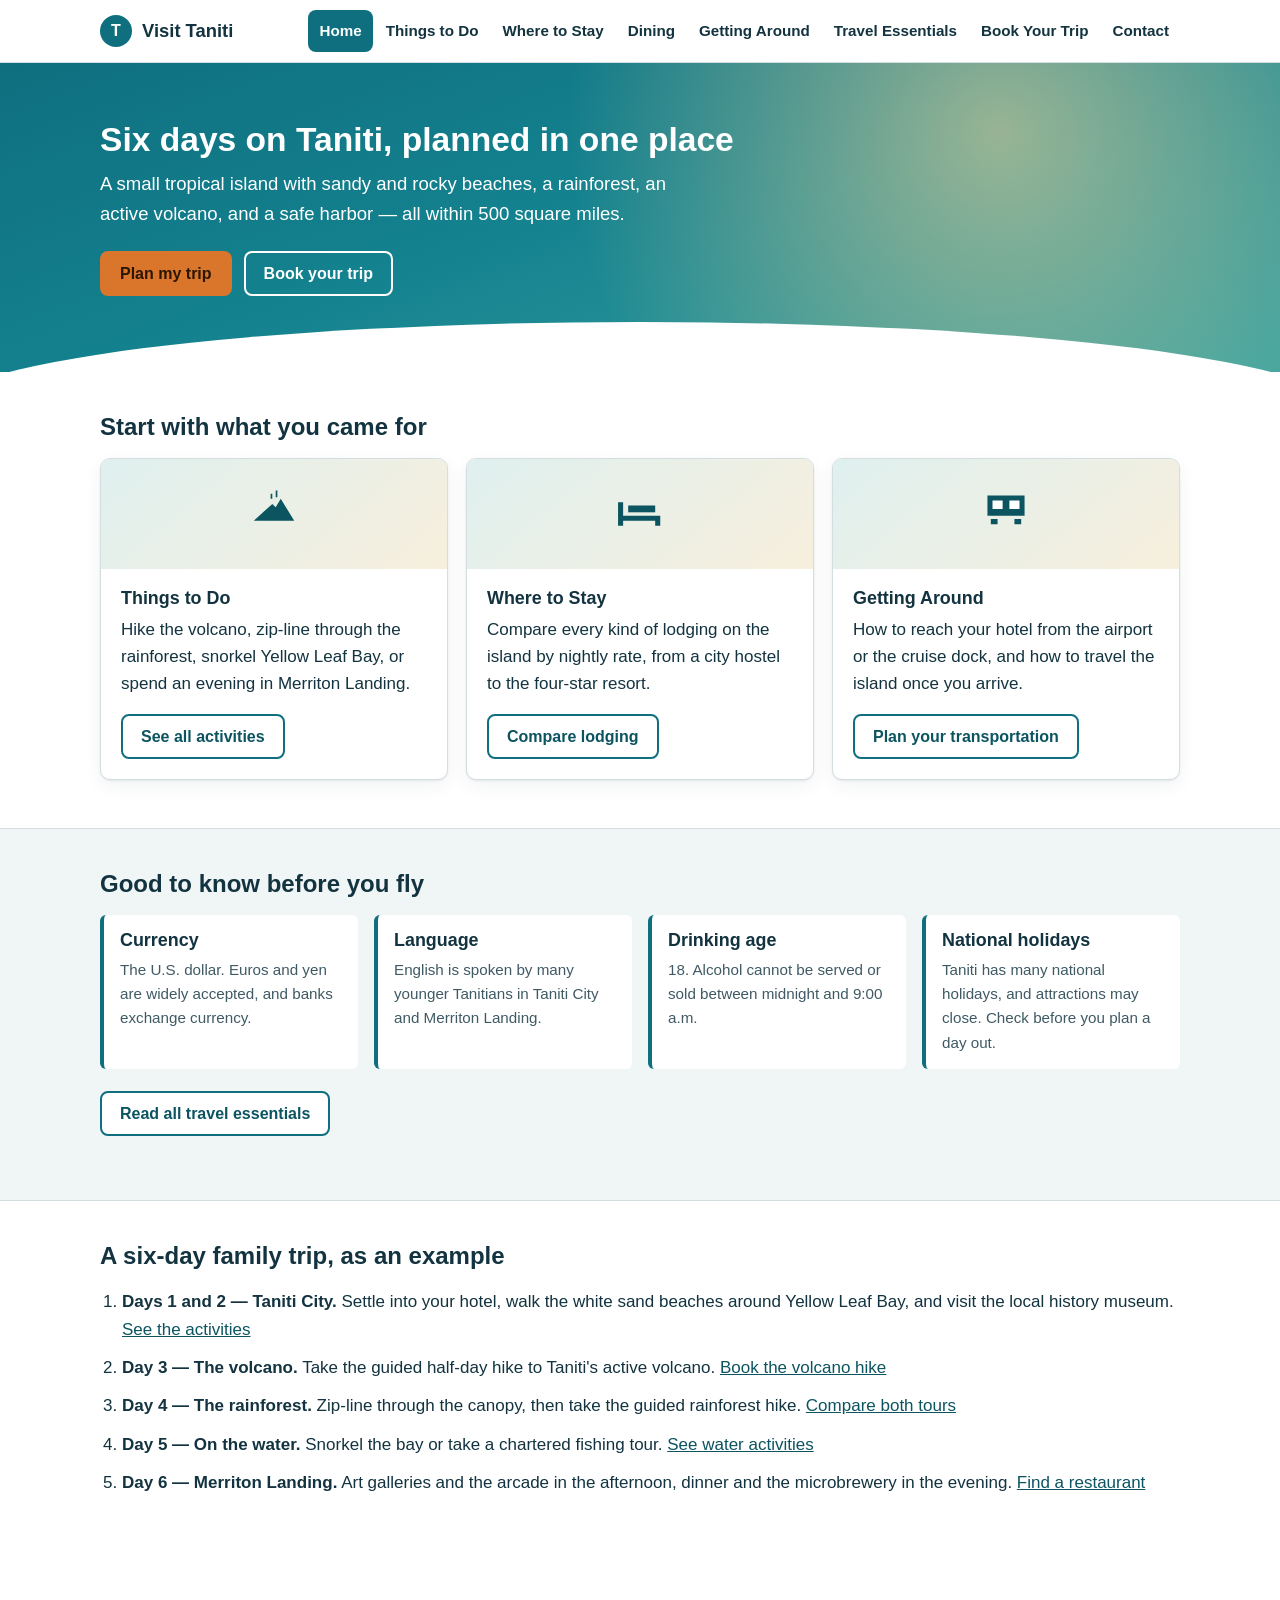
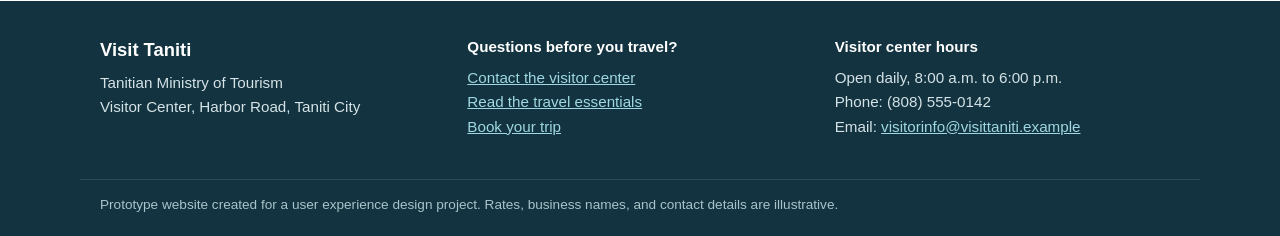
==== index.html @ 19d64484 "Visit Taniti prototype: eight-page responsive tourism site Interactive prototype for the D479 Task 1" ====
<!DOCTYPE html>
<html lang="en">
<head>
<meta charset="utf-8">
<meta name="viewport" content="width=device-width, initial-scale=1">
<title>Plan your trip to Taniti | Visit Taniti</title>
<meta name="description" content="Everything you need to plan a trip to Taniti: activities, lodging, dining, transportation, and practical travel information.">
<link rel="stylesheet" href="assets/styles.css">
</head>
<body>
<a class="skip" href="#main">Skip to main content</a>
<header class="site-header">
  <div class="bar">
    <a class="brand" href="index.html"><span class="brand-mark">T</span>Visit Taniti</a>
    <button class="menu-toggle" type="button" aria-expanded="false" aria-controls="site-nav">
      <span class="menu-bars" aria-hidden="true"></span> Menu
    </button>
    <nav id="site-nav" class="site-nav" aria-label="Main">
      <ul>
          <li><a href="index.html" class="is-current" aria-current="page">Home</a></li>
          <li><a href="things-to-do.html">Things to Do</a></li>
          <li><a href="where-to-stay.html">Where to Stay</a></li>
          <li><a href="dining.html">Dining</a></li>
          <li><a href="getting-around.html">Getting Around</a></li>
          <li><a href="essentials.html">Travel Essentials</a></li>
          <li><a href="book.html">Book Your Trip</a></li>
          <li><a href="contact.html">Contact</a></li>
      </ul>
    </nav>
  </div>
</header>
<main id="main">
<section class="hero">
  <div class="wrap">
    <h1>Six days on Taniti, planned in one place</h1>
    <p class="lead">A small tropical island with sandy and rocky beaches, a rainforest, an active volcano, and a safe harbor — all within 500 square miles.</p>
    <p class="hero-actions"><a class="btn btn-primary" href="things-to-do.html">Plan my trip</a> <a class="btn btn-ghost" href="book.html">Book your trip</a></p>
  </div>
</section>
<section class="wrap section">
  <h2>Start with what you came for</h2>
  <div class="grid grid-3">
      <article class="card">
        <div class="card-art"><svg class="icon" viewBox="0 0 32 32" role="img" aria-hidden="true" focusable="false"><path d="M4 20h24l-8-13-3 5-2-2z"/><path d="M14 4h1v3h-1zM17 2h1v4h-1z"/></svg></div>
        <div class="card-body">
          <h3>Things to Do</h3>
          <p>Hike the volcano, zip-line through the rainforest, snorkel Yellow Leaf Bay, or spend an evening in Merriton Landing.</p>
          <a class="btn btn-quiet" href="things-to-do.html">See all activities</a>
        </div>
      </article>
      <article class="card">
        <div class="card-art"><svg class="icon" viewBox="0 0 32 32" role="img" aria-hidden="true" focusable="false"><path d="M3 9h3v8h22v6h-3v-3H6v3H3z"/><path d="M9 11h16v4H9z"/></svg></div>
        <div class="card-body">
          <h3>Where to Stay</h3>
          <p>Compare every kind of lodging on the island by nightly rate, from a city hostel to the four-star resort.</p>
          <a class="btn btn-quiet" href="where-to-stay.html">Compare lodging</a>
        </div>
      </article>
      <article class="card">
        <div class="card-art"><svg class="icon" viewBox="0 0 32 32" role="img" aria-hidden="true" focusable="false"><path d="M5 5h22v12H5zM7 19h4v3H7zM21 19h4v3h-4z"/><path d="M8 8h6v5H8zM18 8h6v5h-6z" fill="#fff"/></svg></div>
        <div class="card-body">
          <h3>Getting Around</h3>
          <p>How to reach your hotel from the airport or the cruise dock, and how to travel the island once you arrive.</p>
          <a class="btn btn-quiet" href="getting-around.html">Plan your transportation</a>
        </div>
      </article>
  </div>
</section>

<section class="band">
  <div class="wrap section">
    <h2>Good to know before you fly</h2>
    <div class="quick-grid">
      <div class="quick-item"><h3>Currency</h3><p>The U.S. dollar. Euros and yen are widely accepted, and banks exchange currency.</p></div>
      <div class="quick-item"><h3>Language</h3><p>English is spoken by many younger Tanitians in Taniti City and Merriton Landing.</p></div>
      <div class="quick-item"><h3>Drinking age</h3><p>18. Alcohol cannot be served or sold between midnight and 9:00 a.m.</p></div>
      <div class="quick-item"><h3>National holidays</h3><p>Taniti has many national holidays, and attractions may close. Check before you plan a day out.</p></div>
    </div>
    <p class="section-more"><a class="btn btn-quiet" href="essentials.html">
      Read all travel essentials</a></p>
  </div>
</section>

<section class="wrap section">
  <h2>A six-day family trip, as an example</h2>
  <ol class="steps">
    <li><strong>Days 1 and 2 — Taniti City.</strong> Settle into your hotel, walk the white sand
        beaches around Yellow Leaf Bay, and visit the local history museum.
        <a href="things-to-do.html">See the activities</a></li>
    <li><strong>Day 3 — The volcano.</strong> Take the guided half-day hike to Taniti's active
        volcano. <a href="book.html?activity=Guided%20volcano%20hike">Book the volcano hike</a></li>
    <li><strong>Day 4 — The rainforest.</strong> Zip-line through the canopy, then take the
        guided rainforest hike. <a href="things-to-do.html">Compare both tours</a></li>
    <li><strong>Day 5 — On the water.</strong> Snorkel the bay or take a chartered fishing tour.
        <a href="things-to-do.html">See water activities</a></li>
    <li><strong>Day 6 — Merriton Landing.</strong> Art galleries and the arcade in the
        afternoon, dinner and the microbrewery in the evening.
        <a href="dining.html">Find a restaurant</a></li>
  </ol>
</section>

</main>
<footer class="site-footer">
  <div class="wrap footer-grid">
    <div>
      <p class="footer-brand">Visit Taniti</p>
      <p>Tanitian Ministry of Tourism<br>Visitor Center, Harbor Road, Taniti City</p>
    </div>
    <div>
      <p class="footer-head">Questions before you travel?</p>
      <p><a href="contact.html">Contact the visitor center</a><br>
         <a href="essentials.html">Read the travel essentials</a><br>
         <a href="book.html">Book your trip</a></p>
    </div>
    <div>
      <p class="footer-head">Visitor center hours</p>
      <p>Open daily, 8:00 a.m. to 6:00 p.m.<br>
         Phone: (808) 555-0142<br>
         Email: <a href="mailto:visitorinfo@visittaniti.example">visitorinfo@visittaniti.example</a></p>
    </div>
  </div>
  <div class="wrap footer-note">
    <p>Prototype website created for a user experience design project. Rates, business names, and
       contact details are illustrative.</p>
  </div>
</footer>
<script src="assets/site.js"></script>
</body>
</html>
---- assets/styles.css ----
/* Visit Taniti prototype
   One stylesheet for all eight pages. Mobile first: the layout is a single
   column until 720px, which is the behaviour the current Tanitian site lacks. */

:root {
  --ink: #12333f;
  --ink-soft: #3f5a64;
  --sea: #0f6f7f;
  --sea-dark: #0b5460;
  --sand: #f6f1e7;
  --band: #f0f5f6;
  --line: #d4dde0;
  --white: #ffffff;
  --sun: #d9762b;
  --shadow: 0 1px 2px rgba(18, 51, 63, .08), 0 6px 18px rgba(18, 51, 63, .06);
  --radius: 10px;
  --wrap: 1120px;
}

* { box-sizing: border-box; }

html { scroll-behavior: smooth; }

body {
  margin: 0;
  font: 17px/1.6 -apple-system, BlinkMacSystemFont, "Segoe UI", Roboto, Helvetica, Arial, sans-serif;
  color: var(--ink);
  background: var(--white);
}

h1, h2, h3 { line-height: 1.25; color: var(--ink); }
h1 { font-size: 2.1rem; margin: 0 0 .5rem; }
h2 { font-size: 1.5rem; margin: 0 0 1rem; }
h3 { font-size: 1.12rem; margin: 0 0 .4rem; }
p { margin: 0 0 1rem; }
a { color: var(--sea-dark); }
a:hover { color: var(--sun); }

:focus-visible {
  outline: 3px solid var(--sun);
  outline-offset: 2px;
}

.wrap { width: 100%; max-width: var(--wrap); margin: 0 auto; padding: 0 20px; }
.section { padding: 40px 20px 48px; }
.narrow { max-width: 800px; }
.band { background: var(--band); border-top: 1px solid var(--line); border-bottom: 1px solid var(--line); }

.skip {
  position: absolute;
  left: -9999px;
  background: var(--ink);
  color: var(--white);
  padding: 12px 18px;
  z-index: 20;
}
.skip:focus { left: 12px; top: 12px; }

/* ------------------------------------------------------------- header --- */
.site-header {
  position: sticky;
  top: 0;
  z-index: 10;
  background: var(--white);
  border-bottom: 1px solid var(--line);
}
.bar {
  max-width: var(--wrap);
  margin: 0 auto;
  padding: 10px 20px;
  display: flex;
  align-items: center;
  gap: 12px;
  flex-wrap: wrap;
}
.brand {
  display: flex;
  align-items: center;
  gap: 10px;
  font-weight: 700;
  font-size: 1.15rem;
  text-decoration: none;
  color: var(--ink);
  margin-right: auto;
}
.brand-mark {
  display: grid;
  place-items: center;
  width: 32px;
  height: 32px;
  border-radius: 50%;
  background: var(--sea);
  color: var(--white);
  font-size: 1rem;
}

.menu-toggle {
  display: inline-flex;
  align-items: center;
  gap: 8px;
  font: inherit;
  font-weight: 600;
  background: var(--white);
  color: var(--ink);
  border: 1px solid var(--line);
  border-radius: 8px;
  padding: 9px 14px;
  cursor: pointer;
}
.menu-bars, .menu-bars::before, .menu-bars::after {
  display: block;
  width: 18px;
  height: 2px;
  background: var(--ink);
  content: "";
}
.menu-bars { position: relative; }
.menu-bars::before { position: absolute; top: -6px; }
.menu-bars::after { position: absolute; top: 6px; }

.site-nav { display: none; width: 100%; }
.site-nav.is-open { display: block; }
.site-nav ul {
  list-style: none;
  margin: 8px 0 4px;
  padding: 0;
  display: flex;
  flex-direction: column;
  gap: 2px;
}
.site-nav a {
  display: block;
  padding: 11px 12px;
  border-radius: 8px;
  text-decoration: none;
  color: var(--ink);
  font-weight: 600;
}
.site-nav a:hover { background: var(--band); color: var(--sea-dark); }
.site-nav a.is-current { background: var(--sea); color: var(--white); }

@media (min-width: 900px) {
  .menu-toggle { display: none; }
  .site-nav { display: block; width: auto; }
  .site-nav ul { flex-direction: row; margin: 0; gap: 2px; }
  .site-nav a { padding: 9px 11px; font-size: .95rem; }
}

/* --------------------------------------------------------------- hero --- */
.hero {
  background:
    radial-gradient(circle at 78% 22%, rgba(255, 216, 150, .55), transparent 42%),
    linear-gradient(160deg, #0f6f7f 0%, #14828f 45%, #3aa3a0 100%);
  color: var(--white);
  padding: 56px 0 60px;
  position: relative;
  overflow: hidden;
}
.hero::after {
  content: "";
  position: absolute;
  left: -5%;
  right: -5%;
  bottom: -40px;
  height: 90px;
  background: var(--white);
  border-radius: 50% 50% 0 0 / 100% 100% 0 0;
}
.hero h1, .hero .lead { color: var(--white); position: relative; z-index: 1; }
.hero .lead { font-size: 1.16rem; max-width: 60ch; margin-bottom: 1.4rem; }
.hero-small { padding: 38px 0 42px; }
.hero-small h1 { font-size: 1.8rem; }
.hero-actions { position: relative; z-index: 1; display: flex; flex-wrap: wrap; gap: 12px; }

/* ------------------------------------------------------------ buttons --- */
.btn {
  display: inline-block;
  font-weight: 700;
  text-decoration: none;
  border-radius: 8px;
  padding: 11px 18px;
  border: 2px solid transparent;
  cursor: pointer;
  font-size: 1rem;
  line-height: 1.2;
}
.btn-primary { background: var(--sun); color: #2b1503; border-color: var(--sun); }
.btn-primary:hover { background: #c1651f; border-color: #c1651f; color: #fff; }
.btn-ghost { background: transparent; color: var(--white); border-color: var(--white); }
.btn-ghost:hover { background: rgba(255, 255, 255, .16); color: var(--white); }
.btn-quiet { background: var(--white); color: var(--sea-dark); border-color: var(--sea); }
.btn-quiet:hover { background: var(--band); color: var(--sea-dark); }
.btn-big { padding: 14px 26px; font-size: 1.05rem; }

/* -------------------------------------------------------------- cards --- */
.grid { display: grid; gap: 18px; }
.grid-2, .grid-3 { grid-template-columns: 1fr; }
@media (min-width: 720px) { .grid-2 { grid-template-columns: 1fr 1fr; } }
@media (min-width: 860px) { .grid-3 { grid-template-columns: repeat(3, 1fr); } }

.card {
  background: var(--white);
  border: 1px solid var(--line);
  border-radius: var(--radius);
  box-shadow: var(--shadow);
  overflow: hidden;
}
.card-body { padding: 18px 20px 20px; }
.card-art {
  display: grid;
  place-items: center;
  background: linear-gradient(140deg, #dff0ef, #f7efdd);
  color: var(--sea-dark);
  min-height: 110px;
}
.card-art .icon { width: 54px; height: 54px; }
.icon { width: 22px; height: 22px; fill: currentColor; vertical-align: -4px; }

.stack { display: grid; gap: 16px; }
.card-row { display: grid; grid-template-columns: 1fr; }
@media (min-width: 640px) {
  .card-row { grid-template-columns: 150px 1fr; }
  .card-row .card-art { min-height: 100%; }
}
.card-head { display: flex; flex-wrap: wrap; gap: 4px 16px; justify-content: space-between; }
.rate { font-weight: 700; font-size: 1.15rem; margin: 0 0 .4rem; color: var(--sea-dark); }
.rate span { font-weight: 400; font-size: .85rem; color: var(--ink-soft); }
.meta { color: var(--ink-soft); font-size: .93rem; margin-bottom: .6rem; }
.tag {
  display: inline-block;
  background: var(--band);
  border: 1px solid var(--line);
  border-radius: 999px;
  padding: 1px 10px;
  font-size: .8rem;
  font-weight: 600;
  color: var(--sea-dark);
}

.panel {
  background: var(--white);
  border: 1px solid var(--line);
  border-radius: var(--radius);
  padding: 20px;
  box-shadow: var(--shadow);
}
.panel h3 .icon, .panel h3 > svg { margin-right: 6px; }
.panel-contact dl { margin: 0 0 1.2rem; }

.quick-grid { display: grid; gap: 16px; grid-template-columns: 1fr; }
@media (min-width: 720px) { .quick-grid { grid-template-columns: 1fr 1fr; } }
@media (min-width: 1000px) { .quick-grid { grid-template-columns: repeat(4, 1fr); } }
.quick-item {
  background: var(--white);
  border-left: 4px solid var(--sea);
  border-radius: 6px;
  padding: 14px 16px;
}
.quick-item p { margin: 0; font-size: .95rem; color: var(--ink-soft); }
.section-more { margin-top: 1.4rem; }
.lead-small { color: var(--ink-soft); max-width: 62ch; }

.note {
  background: var(--sand);
  border: 1px solid #e6d9bd;
  border-radius: 8px;
  padding: 12px 16px;
  font-size: .96rem;
}

.steps { padding-left: 22px; }
.steps li { margin-bottom: .7rem; }

/* ------------------------------------------------------------ filters --- */
.filters {
  display: flex;
  flex-wrap: wrap;
  align-items: flex-end;
  gap: 16px;
  background: var(--band);
  border: 1px solid var(--line);
  border-radius: var(--radius);
  padding: 16px 18px;
  margin-bottom: 22px;
}
.field { display: flex; flex-direction: column; gap: 5px; }
.field label { font-weight: 600; font-size: .95rem; }
.req { font-weight: 400; color: var(--ink-soft); font-size: .85rem; }
select, input, textarea {
  font: inherit;
  color: var(--ink);
  background: var(--white);
  border: 1px solid #9fb2b8;
  border-radius: 8px;
  padding: 10px 12px;
  min-height: 44px;
  width: 100%;
}
textarea { min-height: 96px; }
.filter-count { margin: 0 0 4px; color: var(--ink-soft); font-size: .95rem; }
.empty { background: var(--sand); border-radius: 8px; padding: 16px; }

/* ---------------------------------------------------------- accordion --- */
.accordion { border: 1px solid var(--line); border-radius: var(--radius); overflow: hidden; }
.accordion-item + .accordion-item { border-top: 1px solid var(--line); }
.accordion h3 { margin: 0; font-size: 1rem; }
.accordion-trigger {
  width: 100%;
  display: flex;
  justify-content: space-between;
  align-items: center;
  gap: 14px;
  text-align: left;
  font: inherit;
  font-weight: 700;
  color: var(--ink);
  background: var(--white);
  border: 0;
  padding: 17px 20px;
  cursor: pointer;
  min-height: 56px;
}
.accordion-trigger:hover { background: var(--band); }
.accordion-sign {
  position: relative;
  flex: none;
  width: 16px;
  height: 16px;
}
.accordion-sign::before, .accordion-sign::after {
  content: "";
  position: absolute;
  background: var(--sea-dark);
}
.accordion-sign::before { top: 7px; left: 0; width: 16px; height: 2px; }
.accordion-sign::after { left: 7px; top: 0; width: 2px; height: 16px; }
.accordion-trigger[aria-expanded="true"] { background: var(--band); }
.accordion-trigger[aria-expanded="true"] .accordion-sign::after { display: none; }
.accordion-panel { padding: 2px 20px 18px; background: var(--band); }
.accordion-panel p:last-child { margin-bottom: 0; }

/* ------------------------------------------------------------- forms ---- */
.field-grid { display: grid; gap: 16px; grid-template-columns: 1fr; }
@media (min-width: 640px) { .field-grid { grid-template-columns: 1fr 1fr; } }
.booking-form, .contact-form { display: grid; gap: 18px; }
.form-intro {
  background: var(--sand);
  border: 1px solid #e6d9bd;
  border-radius: 8px;
  padding: 12px 16px;
  margin: 0;
  font-weight: 600;
}
.form-help { color: var(--ink-soft); font-size: .92rem; margin: 0; }
.error { color: #97310f; font-weight: 600; font-size: .9rem; margin: 0; }
input:invalid.is-flagged, textarea:invalid.is-flagged { border-color: #97310f; }

.confirmation {
  background: var(--band);
  border: 2px solid var(--sea);
  border-radius: var(--radius);
  padding: 22px 24px;
}
.confirmation h2, .confirmation h3 { margin-top: 0; }
.summary { display: grid; grid-template-columns: 1fr; gap: 2px 18px; margin: 0 0 1.2rem; }
.summary dt { font-weight: 700; }
.summary dd { margin: 0 0 8px; }
.confirmation-actions { display: flex; flex-wrap: wrap; gap: 12px; margin: 0; }

.contact-list { display: grid; grid-template-columns: 1fr; gap: 2px 18px; }
.contact-list dt { font-weight: 700; }
.contact-list dd { margin: 0 0 10px; overflow-wrap: anywhere; }

/* Side-by-side term and value only once there is room for both. */
@media (min-width: 560px) {
  .contact-list, .summary { grid-template-columns: max-content 1fr; gap: 8px 18px; }
  .contact-list dd, .summary dd { margin: 0; }
}
.callout {
  background: var(--sand);
  border-left: 4px solid var(--sun);
  border-radius: 6px;
  padding: 14px 16px;
}
.callout h3 { margin-top: 0; }
.callout p { margin-bottom: 0; }

/* ------------------------------------------------------------ footer ---- */
.site-footer {
  background: var(--ink);
  color: #d5e3e7;
  margin-top: 40px;
  padding: 34px 0 20px;
  font-size: .95rem;
}
.site-footer a { color: #9fd8e2; }
.site-footer a:hover { color: #ffd9ab; }
.footer-grid { display: grid; gap: 22px; grid-template-columns: 1fr; }
@media (min-width: 760px) { .footer-grid { grid-template-columns: repeat(3, 1fr); } }
.footer-brand { font-size: 1.15rem; font-weight: 700; color: var(--white); margin-bottom: .4rem; }
.footer-head { font-weight: 700; color: var(--white); margin-bottom: .4rem; }
.footer-note {
  border-top: 1px solid #2c4d58;
  margin-top: 24px;
  padding-top: 14px;
  color: #a9c3ca;
  font-size: .85rem;
}
.footer-note p { margin: 0; }
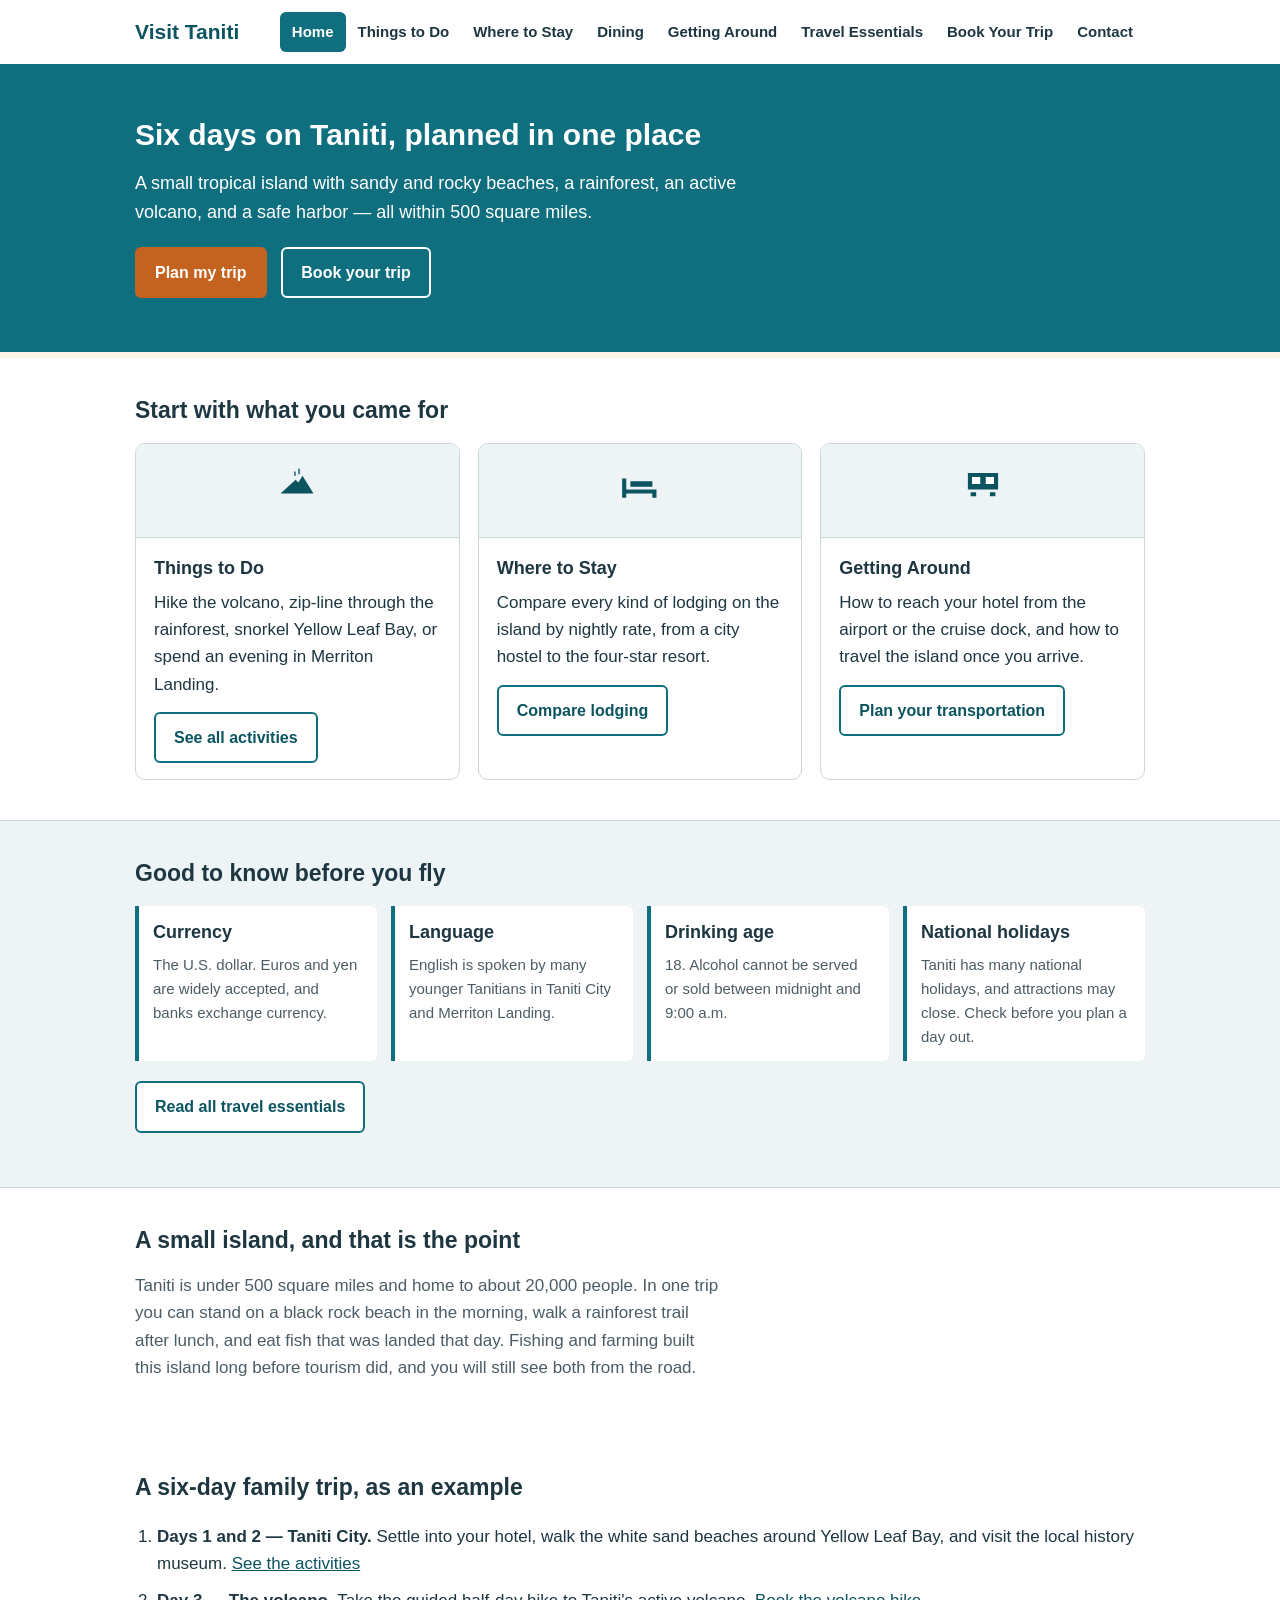
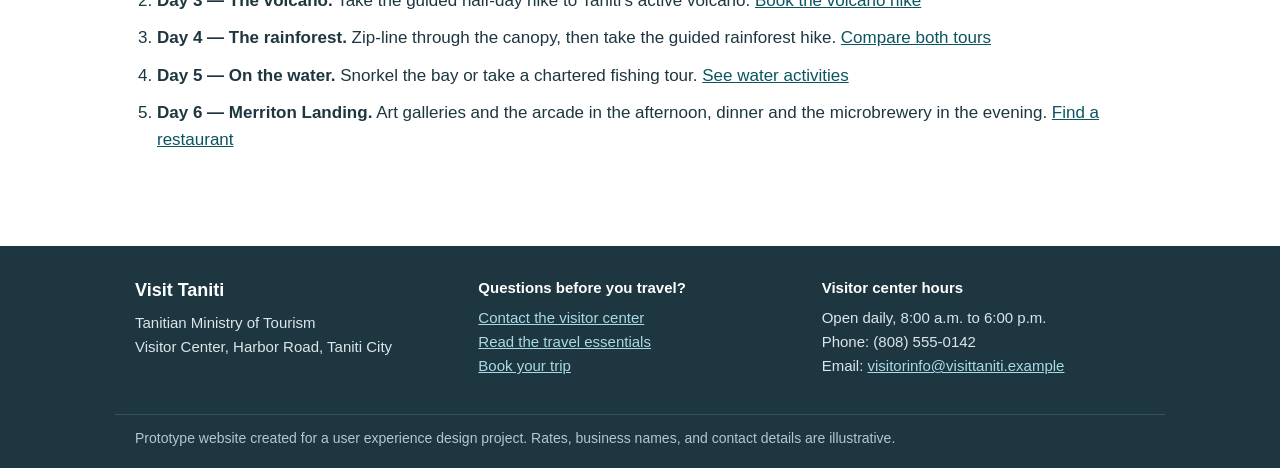
==== commit e9a2f950: "Simplify styling and add island context to the home page" ====
--- a/index.html
+++ b/index.html
@@ -11,7 +11,7 @@
 <a class="skip" href="#main">Skip to main content</a>
 <header class="site-header">
   <div class="bar">
-    <a class="brand" href="index.html"><span class="brand-mark">T</span>Visit Taniti</a>
+    <a class="brand" href="index.html">Visit Taniti</a>
     <button class="menu-toggle" type="button" aria-expanded="false" aria-controls="site-nav">
       <span class="menu-bars" aria-hidden="true"></span> Menu
     </button>
@@ -82,6 +82,14 @@
 </section>
 
 <section class="wrap section">
+  <h2>A small island, and that is the point</h2>
+  <p class="lead-small">Taniti is under 500 square miles and home to about 20,000 people. In one
+     trip you can stand on a black rock beach in the morning, walk a rainforest trail after lunch,
+     and eat fish that was landed that day. Fishing and farming built this island long before
+     tourism did, and you will still see both from the road.</p>
+</section>
+
+<section class="wrap section">
   <h2>A six-day family trip, as an example</h2>
   <ol class="steps">
     <li><strong>Days 1 and 2 — Taniti City.</strong> Settle into your hotel, walk the white sand
--- a/assets/styles.css
+++ b/assets/styles.css
@@ -1,409 +1,707 @@
-/* Visit Taniti prototype
-   One stylesheet for all eight pages. Mobile first: the layout is a single
-   column until 720px, which is the behaviour the current Tanitian site lacks. */
+/* Visit Taniti - stylesheet for all eight pages.
+   Written mobile first: everything is one column on a phone, and wider
+   screens get side-by-side columns. */
 
 :root {
-  --ink: #12333f;
-  --ink-soft: #3f5a64;
-  --sea: #0f6f7f;
-  --sea-dark: #0b5460;
-  --sand: #f6f1e7;
-  --band: #f0f5f6;
-  --line: #d4dde0;
-  --white: #ffffff;
-  --sun: #d9762b;
-  --shadow: 0 1px 2px rgba(18, 51, 63, .08), 0 6px 18px rgba(18, 51, 63, .06);
+  --teal: #0f6f7f;
+  --teal-dark: #0b5460;
+  --orange: #c4631f;
+  --ink: #1d3640;
+  --gray-text: #4c5c65;
+  --line: #ccd6da;
+  --band: #eef4f5;
+  --sand: #fbf5ea;
   --radius: 10px;
-  --wrap: 1120px;
-}
-
-* { box-sizing: border-box; }
-
-html { scroll-behavior: smooth; }
+  --radius-sm: 6px;
+  --ease: 0.15s ease;
+}
+
+* {
+  box-sizing: border-box;
+}
 
 body {
   margin: 0;
-  font: 17px/1.6 -apple-system, BlinkMacSystemFont, "Segoe UI", Roboto, Helvetica, Arial, sans-serif;
+  font-family: Arial, Helvetica, sans-serif;
+  font-size: 17px;
+  line-height: 1.6;
   color: var(--ink);
-  background: var(--white);
-}
-
-h1, h2, h3 { line-height: 1.25; color: var(--ink); }
-h1 { font-size: 2.1rem; margin: 0 0 .5rem; }
-h2 { font-size: 1.5rem; margin: 0 0 1rem; }
-h3 { font-size: 1.12rem; margin: 0 0 .4rem; }
-p { margin: 0 0 1rem; }
-a { color: var(--sea-dark); }
-a:hover { color: var(--sun); }
-
-:focus-visible {
-  outline: 3px solid var(--sun);
+  background-color: #fff;
+}
+
+h1 {
+  font-size: 30px;
+  margin: 0 0 10px;
+}
+
+h2 {
+  font-size: 23px;
+  margin: 0 0 14px;
+}
+
+h3 {
+  font-size: 18px;
+  margin: 0 0 6px;
+}
+
+p {
+  margin: 0 0 14px;
+}
+
+a {
+  color: var(--teal-dark);
+}
+
+a:hover {
+  color: var(--orange);
+}
+
+a:focus,
+button:focus,
+input:focus,
+select:focus,
+textarea:focus {
+  outline: 3px solid var(--orange);
   outline-offset: 2px;
-}
-
-.wrap { width: 100%; max-width: var(--wrap); margin: 0 auto; padding: 0 20px; }
-.section { padding: 40px 20px 48px; }
-.narrow { max-width: 800px; }
-.band { background: var(--band); border-top: 1px solid var(--line); border-bottom: 1px solid var(--line); }
+  border-radius: var(--radius-sm);
+}
+
+a {
+  transition: color var(--ease);
+}
+
+.wrap {
+  max-width: 1050px;
+  margin: 0 auto;
+  padding: 0 20px;
+}
+
+.section {
+  padding: 34px 20px 40px;
+}
+
+.narrow {
+  max-width: 760px;
+}
+
+.band {
+  background-color: var(--band);
+  border-top: 1px solid var(--line);
+  border-bottom: 1px solid var(--line);
+}
 
 .skip {
   position: absolute;
   left: -9999px;
-  background: var(--ink);
-  color: var(--white);
-  padding: 12px 18px;
-  z-index: 20;
-}
-.skip:focus { left: 12px; top: 12px; }
-
-/* ------------------------------------------------------------- header --- */
+  background-color: var(--ink);
+  color: #fff;
+  padding: 10px 16px;
+}
+
+.skip:focus {
+  left: 10px;
+  top: 10px;
+}
+
+/* ---------- header and navigation ---------- */
+
 .site-header {
-  position: sticky;
-  top: 0;
-  z-index: 10;
-  background: var(--white);
-  border-bottom: 1px solid var(--line);
-}
+  background-color: #fff;
+  border-bottom: 3px solid var(--teal);
+}
+
 .bar {
-  max-width: var(--wrap);
+  max-width: 1050px;
   margin: 0 auto;
-  padding: 10px 20px;
+  padding: 12px 20px;
   display: flex;
   align-items: center;
-  gap: 12px;
   flex-wrap: wrap;
 }
+
 .brand {
-  display: flex;
-  align-items: center;
-  gap: 10px;
-  font-weight: 700;
-  font-size: 1.15rem;
+  font-size: 21px;
+  font-weight: bold;
+  color: var(--teal-dark);
   text-decoration: none;
-  color: var(--ink);
   margin-right: auto;
 }
-.brand-mark {
-  display: grid;
-  place-items: center;
-  width: 32px;
-  height: 32px;
-  border-radius: 50%;
-  background: var(--sea);
-  color: var(--white);
-  font-size: 1rem;
-}
 
 .menu-toggle {
-  display: inline-flex;
-  align-items: center;
-  gap: 8px;
-  font: inherit;
-  font-weight: 600;
-  background: var(--white);
+  font-family: inherit;
+  font-size: 16px;
+  font-weight: bold;
+  background-color: #fff;
   color: var(--ink);
   border: 1px solid var(--line);
-  border-radius: 8px;
+  border-radius: var(--radius-sm);
   padding: 9px 14px;
   cursor: pointer;
-}
-.menu-bars, .menu-bars::before, .menu-bars::after {
+  transition: background-color var(--ease), border-color var(--ease);
+}
+
+.menu-toggle:hover {
+  background-color: var(--band);
+  border-color: var(--teal);
+}
+
+.site-nav {
+  display: none;
+  width: 100%;
+}
+
+.site-nav.is-open {
   display: block;
-  width: 18px;
-  height: 2px;
-  background: var(--ink);
-  content: "";
-}
-.menu-bars { position: relative; }
-.menu-bars::before { position: absolute; top: -6px; }
-.menu-bars::after { position: absolute; top: 6px; }
-
-.site-nav { display: none; width: 100%; }
-.site-nav.is-open { display: block; }
+}
+
 .site-nav ul {
   list-style: none;
-  margin: 8px 0 4px;
+  margin: 10px 0 0;
   padding: 0;
-  display: flex;
-  flex-direction: column;
-  gap: 2px;
-}
+}
+
 .site-nav a {
   display: block;
   padding: 11px 12px;
-  border-radius: 8px;
   text-decoration: none;
   color: var(--ink);
-  font-weight: 600;
-}
-.site-nav a:hover { background: var(--band); color: var(--sea-dark); }
-.site-nav a.is-current { background: var(--sea); color: var(--white); }
+  font-weight: bold;
+  border-bottom: 1px solid var(--line);
+  transition: background-color var(--ease), color var(--ease);
+}
+
+.site-nav a:hover {
+  background-color: var(--band);
+}
+
+.site-nav a.is-current {
+  background-color: var(--teal);
+  color: #fff;
+}
 
 @media (min-width: 900px) {
-  .menu-toggle { display: none; }
-  .site-nav { display: block; width: auto; }
-  .site-nav ul { flex-direction: row; margin: 0; gap: 2px; }
-  .site-nav a { padding: 9px 11px; font-size: .95rem; }
-}
-
-/* --------------------------------------------------------------- hero --- */
+  .menu-toggle {
+    display: none;
+  }
+
+  .site-nav {
+    display: block;
+    width: auto;
+  }
+
+  .site-nav ul {
+    display: flex;
+    margin: 0;
+  }
+
+  .site-nav a {
+    font-size: 15px;
+    padding: 8px 12px;
+    border-bottom: none;
+    border-radius: var(--radius-sm);
+  }
+}
+
+/* ---------- page intro ---------- */
+
 .hero {
-  background:
-    radial-gradient(circle at 78% 22%, rgba(255, 216, 150, .55), transparent 42%),
-    linear-gradient(160deg, #0f6f7f 0%, #14828f 45%, #3aa3a0 100%);
-  color: var(--white);
-  padding: 56px 0 60px;
-  position: relative;
-  overflow: hidden;
-}
-.hero::after {
-  content: "";
-  position: absolute;
-  left: -5%;
-  right: -5%;
-  bottom: -40px;
-  height: 90px;
-  background: var(--white);
-  border-radius: 50% 50% 0 0 / 100% 100% 0 0;
-}
-.hero h1, .hero .lead { color: var(--white); position: relative; z-index: 1; }
-.hero .lead { font-size: 1.16rem; max-width: 60ch; margin-bottom: 1.4rem; }
-.hero-small { padding: 38px 0 42px; }
-.hero-small h1 { font-size: 1.8rem; }
-.hero-actions { position: relative; z-index: 1; display: flex; flex-wrap: wrap; gap: 12px; }
-
-/* ------------------------------------------------------------ buttons --- */
+  background-color: var(--teal);
+  border-bottom: 6px solid var(--sand);
+  color: #fff;
+  padding: 44px 0;
+}
+
+.hero h1 {
+  color: #fff;
+}
+
+.hero .lead {
+  font-size: 18px;
+  max-width: 62ch;
+  margin-bottom: 20px;
+}
+
+.hero-small {
+  padding: 28px 0;
+}
+
+.hero-small h1 {
+  font-size: 26px;
+}
+
+.hero-actions {
+  margin: 0;
+}
+
+.hero-actions .btn {
+  margin: 0 10px 10px 0;
+}
+
+/* ---------- buttons ---------- */
+
 .btn {
   display: inline-block;
-  font-weight: 700;
+  font-size: 16px;
+  font-weight: bold;
   text-decoration: none;
-  border-radius: 8px;
   padding: 11px 18px;
-  border: 2px solid transparent;
+  border: 2px solid var(--orange);
+  border-radius: var(--radius-sm);
+  background-color: var(--orange);
+  color: #fff;
   cursor: pointer;
-  font-size: 1rem;
-  line-height: 1.2;
-}
-.btn-primary { background: var(--sun); color: #2b1503; border-color: var(--sun); }
-.btn-primary:hover { background: #c1651f; border-color: #c1651f; color: #fff; }
-.btn-ghost { background: transparent; color: var(--white); border-color: var(--white); }
-.btn-ghost:hover { background: rgba(255, 255, 255, .16); color: var(--white); }
-.btn-quiet { background: var(--white); color: var(--sea-dark); border-color: var(--sea); }
-.btn-quiet:hover { background: var(--band); color: var(--sea-dark); }
-.btn-big { padding: 14px 26px; font-size: 1.05rem; }
-
-/* -------------------------------------------------------------- cards --- */
-.grid { display: grid; gap: 18px; }
-.grid-2, .grid-3 { grid-template-columns: 1fr; }
-@media (min-width: 720px) { .grid-2 { grid-template-columns: 1fr 1fr; } }
-@media (min-width: 860px) { .grid-3 { grid-template-columns: repeat(3, 1fr); } }
+  font-family: inherit;
+  transition: background-color var(--ease), border-color var(--ease), color var(--ease);
+}
+
+.btn:hover {
+  background-color: #a9531a;
+  border-color: #a9531a;
+  color: #fff;
+}
+
+.btn-ghost {
+  background-color: transparent;
+  border-color: #fff;
+  color: #fff;
+}
+
+.btn-ghost:hover {
+  background-color: var(--teal-dark);
+  border-color: #fff;
+}
+
+.btn-quiet {
+  background-color: #fff;
+  border-color: var(--teal);
+  color: var(--teal-dark);
+}
+
+.btn-quiet:hover {
+  background-color: var(--band);
+  border-color: var(--teal);
+  color: var(--teal-dark);
+}
+
+.btn-big {
+  padding: 14px 24px;
+}
+
+/* ---------- cards and panels ---------- */
+
+.grid {
+  display: grid;
+  gap: 18px;
+  grid-template-columns: 1fr;
+}
+
+@media (min-width: 720px) {
+  .grid-2 {
+    grid-template-columns: 1fr 1fr;
+  }
+}
+
+@media (min-width: 860px) {
+  .grid-3 {
+    grid-template-columns: 1fr 1fr 1fr;
+  }
+}
 
 .card {
-  background: var(--white);
   border: 1px solid var(--line);
   border-radius: var(--radius);
-  box-shadow: var(--shadow);
+  background-color: #fff;
   overflow: hidden;
-}
-.card-body { padding: 18px 20px 20px; }
+  transition: border-color var(--ease);
+}
+
+.card:hover {
+  border-color: #9fb9c0;
+}
+
+.card-body {
+  padding: 16px 18px;
+}
+
 .card-art {
+  background-color: var(--band);
+  border-bottom: 1px solid var(--line);
+  text-align: center;
+  padding: 22px 0;
+  color: var(--teal-dark);
+}
+
+.card-art .icon {
+  width: 44px;
+  height: 44px;
+}
+
+.icon {
+  width: 20px;
+  height: 20px;
+  fill: currentColor;
+  vertical-align: -3px;
+}
+
+.stack {
   display: grid;
-  place-items: center;
-  background: linear-gradient(140deg, #dff0ef, #f7efdd);
-  color: var(--sea-dark);
-  min-height: 110px;
-}
-.card-art .icon { width: 54px; height: 54px; }
-.icon { width: 22px; height: 22px; fill: currentColor; vertical-align: -4px; }
-
-.stack { display: grid; gap: 16px; }
-.card-row { display: grid; grid-template-columns: 1fr; }
+  gap: 14px;
+}
+
+.card-row .card-art {
+  border-bottom: 1px solid var(--line);
+}
+
 @media (min-width: 640px) {
-  .card-row { grid-template-columns: 150px 1fr; }
-  .card-row .card-art { min-height: 100%; }
-}
-.card-head { display: flex; flex-wrap: wrap; gap: 4px 16px; justify-content: space-between; }
-.rate { font-weight: 700; font-size: 1.15rem; margin: 0 0 .4rem; color: var(--sea-dark); }
-.rate span { font-weight: 400; font-size: .85rem; color: var(--ink-soft); }
-.meta { color: var(--ink-soft); font-size: .93rem; margin-bottom: .6rem; }
+  .card-row {
+    display: grid;
+    grid-template-columns: 130px 1fr;
+  }
+
+  .card-row .card-art {
+    border-bottom: none;
+    border-right: 1px solid var(--line);
+    padding-top: 30px;
+  }
+}
+
+.card-head {
+  display: flex;
+  flex-wrap: wrap;
+  justify-content: space-between;
+}
+
+.rate {
+  font-size: 18px;
+  font-weight: bold;
+  color: var(--teal-dark);
+  margin: 0 0 6px;
+}
+
+.rate span {
+  font-size: 14px;
+  font-weight: normal;
+  color: var(--gray-text);
+}
+
+.meta {
+  color: var(--gray-text);
+  font-size: 15px;
+  margin-bottom: 8px;
+}
+
 .tag {
   display: inline-block;
-  background: var(--band);
+  background-color: var(--band);
   border: 1px solid var(--line);
   border-radius: 999px;
   padding: 1px 10px;
-  font-size: .8rem;
-  font-weight: 600;
-  color: var(--sea-dark);
+  font-size: 13px;
+  font-weight: bold;
+  color: var(--teal-dark);
 }
 
 .panel {
-  background: var(--white);
   border: 1px solid var(--line);
   border-radius: var(--radius);
-  padding: 20px;
-  box-shadow: var(--shadow);
-}
-.panel h3 .icon, .panel h3 > svg { margin-right: 6px; }
-.panel-contact dl { margin: 0 0 1.2rem; }
-
-.quick-grid { display: grid; gap: 16px; grid-template-columns: 1fr; }
-@media (min-width: 720px) { .quick-grid { grid-template-columns: 1fr 1fr; } }
-@media (min-width: 1000px) { .quick-grid { grid-template-columns: repeat(4, 1fr); } }
+  background-color: #fff;
+  padding: 18px;
+}
+
+.quick-grid {
+  display: grid;
+  gap: 14px;
+  grid-template-columns: 1fr;
+}
+
+@media (min-width: 720px) {
+  .quick-grid {
+    grid-template-columns: 1fr 1fr;
+  }
+}
+
+@media (min-width: 1000px) {
+  .quick-grid {
+    grid-template-columns: 1fr 1fr 1fr 1fr;
+  }
+}
+
 .quick-item {
-  background: var(--white);
-  border-left: 4px solid var(--sea);
-  border-radius: 6px;
-  padding: 14px 16px;
-}
-.quick-item p { margin: 0; font-size: .95rem; color: var(--ink-soft); }
-.section-more { margin-top: 1.4rem; }
-.lead-small { color: var(--ink-soft); max-width: 62ch; }
+  background-color: #fff;
+  border-left: 4px solid var(--teal);
+  border-radius: 0 var(--radius-sm) var(--radius-sm) 0;
+  padding: 12px 14px;
+}
+
+.quick-item p {
+  margin: 0;
+  font-size: 15px;
+  color: var(--gray-text);
+}
+
+.section-more {
+  margin-top: 20px;
+}
+
+.lead-small {
+  color: var(--gray-text);
+  max-width: 62ch;
+}
 
 .note {
-  background: var(--sand);
-  border: 1px solid #e6d9bd;
-  border-radius: 8px;
+  background-color: var(--sand);
+  border: 1px solid #e6dcc4;
+  border-radius: var(--radius-sm);
   padding: 12px 16px;
-  font-size: .96rem;
-}
-
-.steps { padding-left: 22px; }
-.steps li { margin-bottom: .7rem; }
-
-/* ------------------------------------------------------------ filters --- */
+  font-size: 16px;
+}
+
+.steps {
+  padding-left: 22px;
+}
+
+.steps li {
+  margin-bottom: 10px;
+}
+
+/* ---------- filters and forms ---------- */
+
 .filters {
   display: flex;
   flex-wrap: wrap;
   align-items: flex-end;
   gap: 16px;
-  background: var(--band);
+  background-color: var(--band);
   border: 1px solid var(--line);
   border-radius: var(--radius);
   padding: 16px 18px;
-  margin-bottom: 22px;
-}
-.field { display: flex; flex-direction: column; gap: 5px; }
-.field label { font-weight: 600; font-size: .95rem; }
-.req { font-weight: 400; color: var(--ink-soft); font-size: .85rem; }
-select, input, textarea {
-  font: inherit;
+  margin-bottom: 20px;
+}
+
+.field {
+  display: block;
+  margin-bottom: 4px;
+}
+
+.field label {
+  display: block;
+  font-weight: bold;
+  font-size: 15px;
+  margin-bottom: 4px;
+}
+
+.req {
+  font-weight: normal;
+  font-size: 14px;
+  color: var(--gray-text);
+}
+
+select,
+input,
+textarea {
+  font-family: inherit;
+  font-size: 16px;
   color: var(--ink);
-  background: var(--white);
-  border: 1px solid #9fb2b8;
-  border-radius: 8px;
+  background-color: #fff;
+  border: 1px solid #8fa5ad;
+  border-radius: var(--radius-sm);
   padding: 10px 12px;
-  min-height: 44px;
   width: 100%;
-}
-textarea { min-height: 96px; }
-.filter-count { margin: 0 0 4px; color: var(--ink-soft); font-size: .95rem; }
-.empty { background: var(--sand); border-radius: 8px; padding: 16px; }
-
-/* ---------------------------------------------------------- accordion --- */
-.accordion { border: 1px solid var(--line); border-radius: var(--radius); overflow: hidden; }
-.accordion-item + .accordion-item { border-top: 1px solid var(--line); }
-.accordion h3 { margin: 0; font-size: 1rem; }
-.accordion-trigger {
-  width: 100%;
-  display: flex;
-  justify-content: space-between;
-  align-items: center;
+  transition: border-color var(--ease);
+}
+
+select:hover,
+input:hover,
+textarea:hover {
+  border-color: var(--teal);
+}
+
+textarea {
+  min-height: 90px;
+}
+
+.filter-count {
+  margin: 0;
+  color: var(--gray-text);
+  font-size: 15px;
+}
+
+.empty {
+  background-color: var(--sand);
+  border: 1px solid #e6dcc4;
+  border-radius: var(--radius-sm);
+  padding: 16px;
+}
+
+.field-grid {
+  display: grid;
   gap: 14px;
-  text-align: left;
-  font: inherit;
-  font-weight: 700;
-  color: var(--ink);
-  background: var(--white);
-  border: 0;
-  padding: 17px 20px;
-  cursor: pointer;
-  min-height: 56px;
-}
-.accordion-trigger:hover { background: var(--band); }
-.accordion-sign {
-  position: relative;
-  flex: none;
-  width: 16px;
-  height: 16px;
-}
-.accordion-sign::before, .accordion-sign::after {
-  content: "";
-  position: absolute;
-  background: var(--sea-dark);
-}
-.accordion-sign::before { top: 7px; left: 0; width: 16px; height: 2px; }
-.accordion-sign::after { left: 7px; top: 0; width: 2px; height: 16px; }
-.accordion-trigger[aria-expanded="true"] { background: var(--band); }
-.accordion-trigger[aria-expanded="true"] .accordion-sign::after { display: none; }
-.accordion-panel { padding: 2px 20px 18px; background: var(--band); }
-.accordion-panel p:last-child { margin-bottom: 0; }
-
-/* ------------------------------------------------------------- forms ---- */
-.field-grid { display: grid; gap: 16px; grid-template-columns: 1fr; }
-@media (min-width: 640px) { .field-grid { grid-template-columns: 1fr 1fr; } }
-.booking-form, .contact-form { display: grid; gap: 18px; }
+  grid-template-columns: 1fr;
+}
+
+@media (min-width: 640px) {
+  .field-grid {
+    grid-template-columns: 1fr 1fr;
+  }
+}
+
+.booking-form,
+.contact-form {
+  display: grid;
+  gap: 16px;
+}
+
 .form-intro {
-  background: var(--sand);
-  border: 1px solid #e6d9bd;
-  border-radius: 8px;
+  background-color: var(--sand);
+  border: 1px solid #e6dcc4;
+  border-radius: var(--radius-sm);
   padding: 12px 16px;
   margin: 0;
-  font-weight: 600;
-}
-.form-help { color: var(--ink-soft); font-size: .92rem; margin: 0; }
-.error { color: #97310f; font-weight: 600; font-size: .9rem; margin: 0; }
-input:invalid.is-flagged, textarea:invalid.is-flagged { border-color: #97310f; }
+  font-weight: bold;
+}
+
+.form-help {
+  color: var(--gray-text);
+  font-size: 15px;
+  margin: 0;
+}
+
+.error {
+  color: #8f2f0f;
+  font-weight: bold;
+  font-size: 15px;
+  margin: 4px 0 0;
+}
+
+input.is-flagged,
+textarea.is-flagged {
+  border: 2px solid #8f2f0f;
+}
 
 .confirmation {
-  background: var(--band);
-  border: 2px solid var(--sea);
+  background-color: var(--band);
+  border: 2px solid var(--teal);
   border-radius: var(--radius);
-  padding: 22px 24px;
-}
-.confirmation h2, .confirmation h3 { margin-top: 0; }
-.summary { display: grid; grid-template-columns: 1fr; gap: 2px 18px; margin: 0 0 1.2rem; }
-.summary dt { font-weight: 700; }
-.summary dd { margin: 0 0 8px; }
-.confirmation-actions { display: flex; flex-wrap: wrap; gap: 12px; margin: 0; }
-
-.contact-list { display: grid; grid-template-columns: 1fr; gap: 2px 18px; }
-.contact-list dt { font-weight: 700; }
-.contact-list dd { margin: 0 0 10px; overflow-wrap: anywhere; }
-
-/* Side-by-side term and value only once there is room for both. */
+  padding: 20px;
+}
+
+.confirmation h2,
+.confirmation h3 {
+  margin-top: 0;
+}
+
+.summary {
+  display: grid;
+  grid-template-columns: 1fr;
+  margin: 0 0 16px;
+}
+
+.summary dt {
+  font-weight: bold;
+}
+
+.summary dd {
+  margin: 0 0 8px;
+}
+
+.confirmation-actions .btn {
+  margin: 0 10px 10px 0;
+}
+
+.contact-list {
+  display: grid;
+  grid-template-columns: 1fr;
+  margin: 0 0 18px;
+}
+
+.contact-list dt {
+  font-weight: bold;
+}
+
+.contact-list dd {
+  margin: 0 0 10px;
+  overflow-wrap: anywhere;
+}
+
 @media (min-width: 560px) {
-  .contact-list, .summary { grid-template-columns: max-content 1fr; gap: 8px 18px; }
-  .contact-list dd, .summary dd { margin: 0; }
-}
+  .contact-list,
+  .summary {
+    grid-template-columns: max-content 1fr;
+    gap: 8px 18px;
+  }
+
+  .contact-list dd,
+  .summary dd {
+    margin: 0;
+  }
+}
+
 .callout {
-  background: var(--sand);
-  border-left: 4px solid var(--sun);
-  border-radius: 6px;
+  background-color: var(--sand);
+  border-left: 4px solid var(--orange);
+  border-radius: 0 var(--radius-sm) var(--radius-sm) 0;
   padding: 14px 16px;
 }
-.callout h3 { margin-top: 0; }
-.callout p { margin-bottom: 0; }
-
-/* ------------------------------------------------------------ footer ---- */
+
+.callout h3 {
+  margin-top: 0;
+}
+
+.callout p {
+  margin-bottom: 0;
+}
+
+/* ---------- footer ---------- */
+
 .site-footer {
-  background: var(--ink);
-  color: #d5e3e7;
-  margin-top: 40px;
-  padding: 34px 0 20px;
-  font-size: .95rem;
-}
-.site-footer a { color: #9fd8e2; }
-.site-footer a:hover { color: #ffd9ab; }
-.footer-grid { display: grid; gap: 22px; grid-template-columns: 1fr; }
-@media (min-width: 760px) { .footer-grid { grid-template-columns: repeat(3, 1fr); } }
-.footer-brand { font-size: 1.15rem; font-weight: 700; color: var(--white); margin-bottom: .4rem; }
-.footer-head { font-weight: 700; color: var(--white); margin-bottom: .4rem; }
+  background-color: var(--ink);
+  color: #dbe6ea;
+  margin-top: 36px;
+  padding: 30px 0 18px;
+  font-size: 15px;
+}
+
+.site-footer a {
+  color: #a8dbe4;
+}
+
+.site-footer a:hover {
+  color: #ffd9ab;
+}
+
+.footer-grid {
+  display: grid;
+  gap: 20px;
+  grid-template-columns: 1fr;
+}
+
+@media (min-width: 760px) {
+  .footer-grid {
+    grid-template-columns: 1fr 1fr 1fr;
+  }
+}
+
+.footer-brand {
+  font-size: 18px;
+  font-weight: bold;
+  color: #fff;
+  margin-bottom: 6px;
+}
+
+.footer-head {
+  font-weight: bold;
+  color: #fff;
+  margin-bottom: 6px;
+}
+
 .footer-note {
-  border-top: 1px solid #2c4d58;
-  margin-top: 24px;
-  padding-top: 14px;
-  color: #a9c3ca;
-  font-size: .85rem;
-}
-.footer-note p { margin: 0; }
+  border-top: 1px solid #35525c;
+  margin-top: 22px;
+  padding-top: 12px;
+  color: #b3c8ce;
+  font-size: 14px;
+}
+
+.footer-note p {
+  margin: 0;
+}
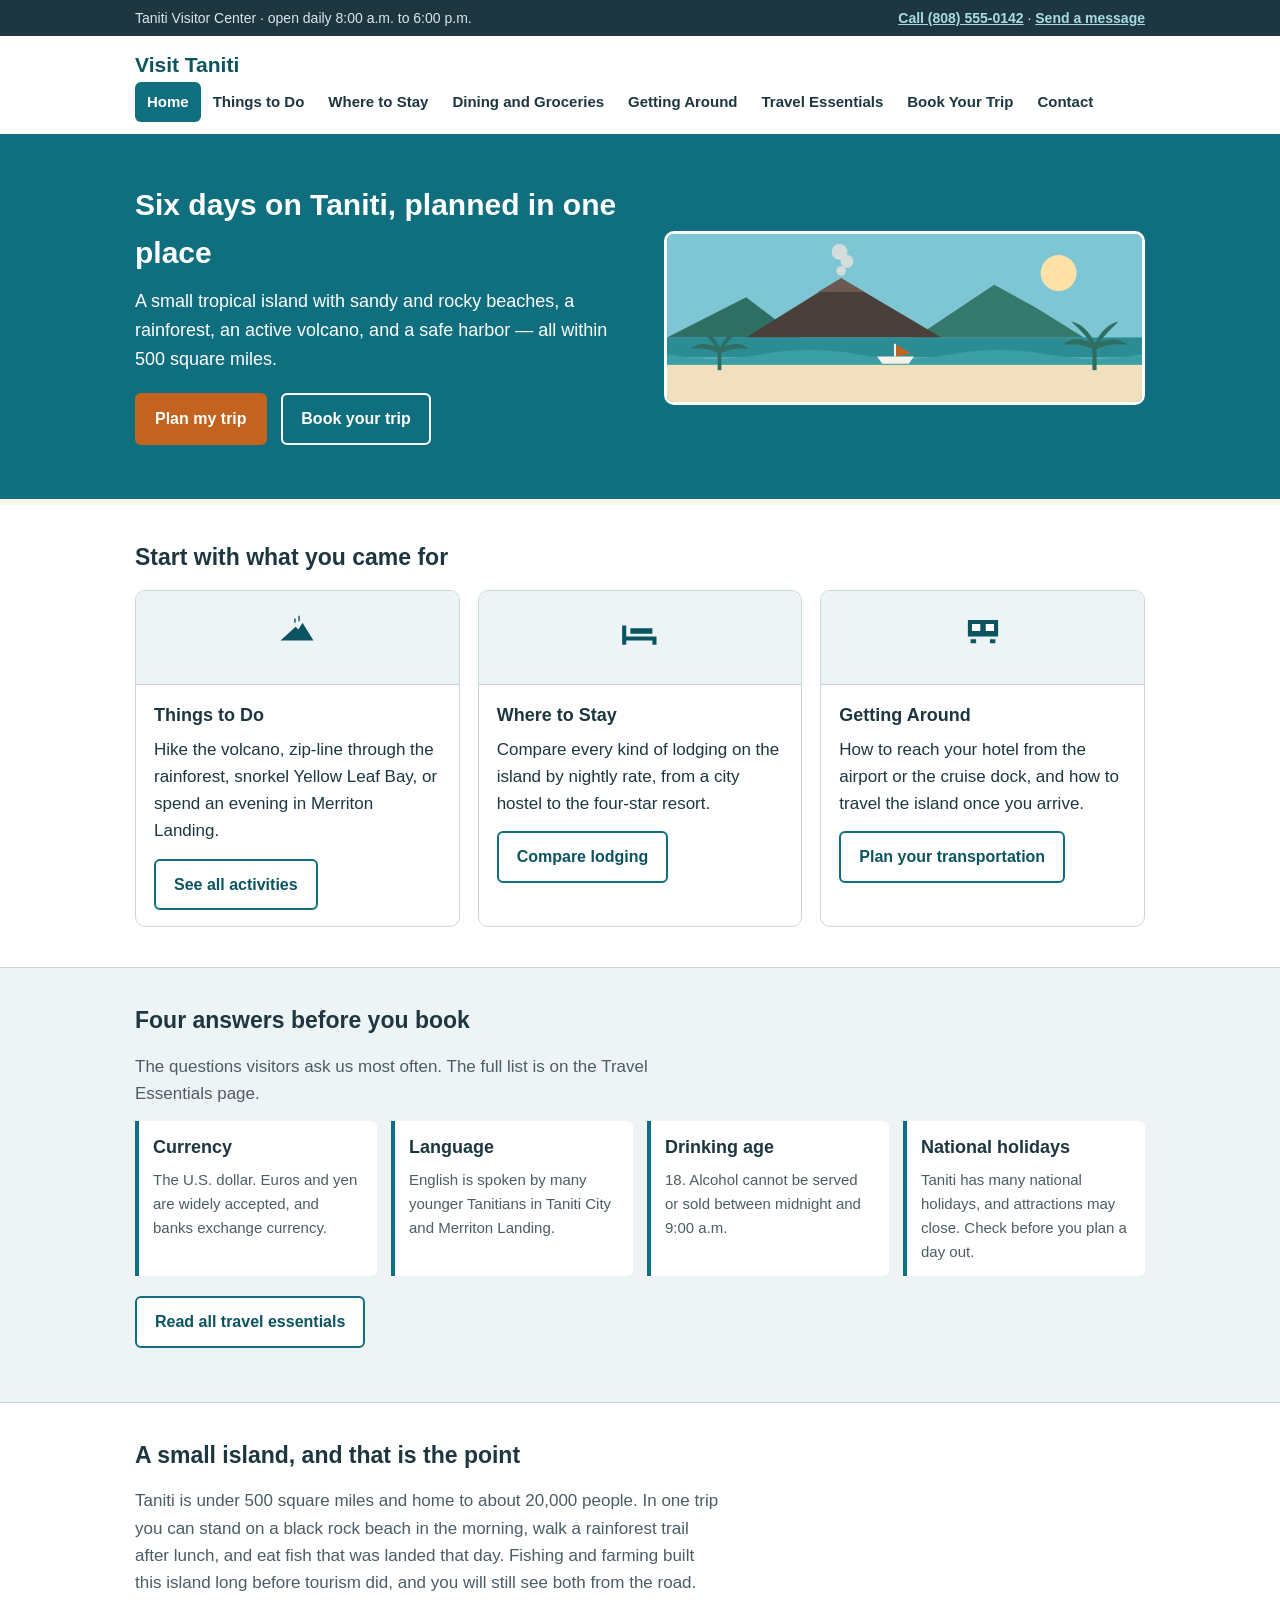
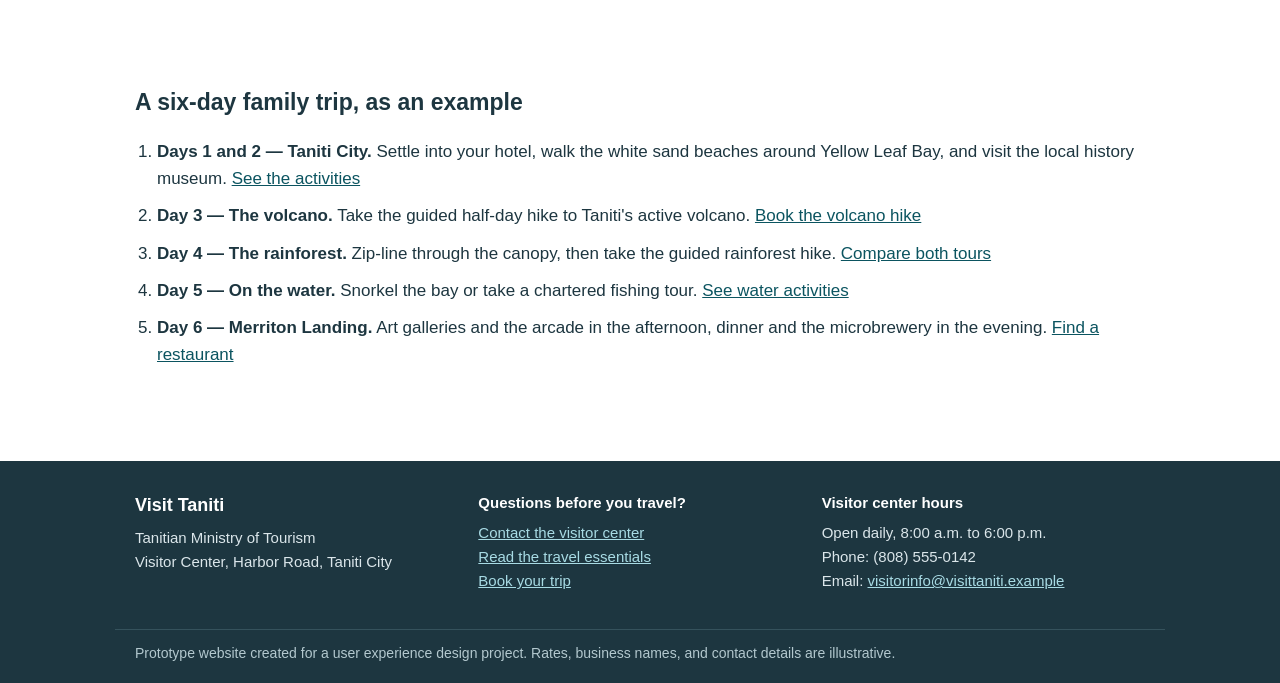
==== commit b13e5954: "Apply guerrilla usability test feedback - rename Dining to Dining and Groceries, and surface the alc" ====
--- a/index.html
+++ b/index.html
@@ -10,6 +10,13 @@
 <body>
 <a class="skip" href="#main">Skip to main content</a>
 <header class="site-header">
+  <div class="topbar">
+    <div class="wrap topbar-inner">
+      <span>Taniti Visitor Center &middot; open daily 8:00 a.m. to 6:00 p.m.</span>
+      <span><a href="tel:+18085550142">Call (808) 555-0142</a> &middot;
+            <a href="contact.html">Send a message</a></span>
+    </div>
+  </div>
   <div class="bar">
     <a class="brand" href="index.html">Visit Taniti</a>
     <button class="menu-toggle" type="button" aria-expanded="false" aria-controls="site-nav">
@@ -20,7 +27,7 @@
           <li><a href="index.html" class="is-current" aria-current="page">Home</a></li>
           <li><a href="things-to-do.html">Things to Do</a></li>
           <li><a href="where-to-stay.html">Where to Stay</a></li>
-          <li><a href="dining.html">Dining</a></li>
+          <li><a href="dining.html">Dining and Groceries</a></li>
           <li><a href="getting-around.html">Getting Around</a></li>
           <li><a href="essentials.html">Travel Essentials</a></li>
           <li><a href="book.html">Book Your Trip</a></li>
@@ -31,10 +38,45 @@
 </header>
 <main id="main">
 <section class="hero">
-  <div class="wrap">
-    <h1>Six days on Taniti, planned in one place</h1>
-    <p class="lead">A small tropical island with sandy and rocky beaches, a rainforest, an active volcano, and a safe harbor — all within 500 square miles.</p>
-    <p class="hero-actions"><a class="btn btn-primary" href="things-to-do.html">Plan my trip</a> <a class="btn btn-ghost" href="book.html">Book your trip</a></p>
+  <div class="wrap hero-grid">
+    <div>
+      <h1>Six days on Taniti, planned in one place</h1>
+      <p class="lead">A small tropical island with sandy and rocky beaches, a rainforest, an active volcano, and a safe harbor — all within 500 square miles.</p>
+      <p class="hero-actions"><a class="btn btn-primary" href="things-to-do.html">Plan my trip</a> <a class="btn btn-ghost" href="book.html">Book your trip</a></p>
+    </div>
+    <div class="hero-art"><svg class="scene" viewBox="0 0 900 320" role="img"
+     aria-label="Illustration of Taniti: the volcano and rainforest behind Yellow Leaf Bay">
+  <rect width="900" height="320" fill="#7fc6d4"/>
+  <circle cx="742" cy="74" r="34" fill="#ffe2a8"/>
+  <path d="M0 196 L150 120 L250 196 Z" fill="#2f6f63"/>
+  <path d="M470 196 L620 96 L700 140 L790 196 Z" fill="#35796c"/>
+  <path d="M150 196 L330 84 L520 196 Z" fill="#4a3f3a"/>
+  <path d="M286 110 L330 84 L374 110 Z" fill="#6b5a52"/>
+  <g fill="#e8e3dc" opacity=".8">
+    <circle cx="330" cy="70" r="9"/>
+    <circle cx="341" cy="52" r="12"/>
+    <circle cx="327" cy="34" r="15"/>
+  </g>
+  <rect y="196" width="900" height="38" fill="#2b8c93"/>
+  <path d="M0 228 q 90 16 180 0 q 90 -16 180 0 q 90 16 180 0 q 90 -16 180 0 q 90 16 180 0 v 24 H0 z"
+        fill="#3aa0a6"/>
+  <rect y="248" width="900" height="72" fill="#f0e0bd"/>
+  <g fill="#2f6f63">
+    <rect x="96" y="214" width="7" height="44"/>
+    <path d="M99 216 q -36 -16 -54 2 q 30 -4 54 8 z"/>
+    <path d="M101 216 q 36 -16 54 2 q -30 -4 -54 8 z"/>
+    <path d="M99 214 q -14 -30 -40 -36 q 24 22 36 40 z"/>
+    <path d="M101 214 q 14 -30 40 -36 q -24 22 -36 40 z"/>
+    <rect x="806" y="206" width="8" height="52"/>
+    <path d="M810 208 q -40 -18 -60 2 q 34 -4 60 9 z"/>
+    <path d="M812 208 q 40 -18 60 2 q -34 -4 -60 9 z"/>
+    <path d="M810 206 q -16 -34 -44 -40 q 26 24 40 44 z"/>
+    <path d="M812 206 q 16 -34 44 -40 q -26 24 -40 44 z"/>
+  </g>
+  <path d="M398 232 h 70 l -10 14 h -50 z" fill="#f7f3ea"/>
+  <rect x="430" y="208" width="4" height="24" fill="#f7f3ea"/>
+  <path d="M434 210 l 28 16 l -28 6 z" fill="#c4631f"/>
+</svg></div>
   </div>
 </section>
 <section class="wrap section">
@@ -69,7 +111,9 @@
 
 <section class="band">
   <div class="wrap section">
-    <h2>Good to know before you fly</h2>
+    <h2>Four answers before you book</h2>
+    <p class="lead-small">The questions visitors ask us most often. The full list is on the
+       Travel Essentials page.</p>
     <div class="quick-grid">
       <div class="quick-item"><h3>Currency</h3><p>The U.S. dollar. Euros and yen are widely accepted, and banks exchange currency.</p></div>
       <div class="quick-item"><h3>Language</h3><p>English is spoken by many younger Tanitians in Taniti City and Merriton Landing.</p></div>
--- a/assets/styles.css
+++ b/assets/styles.css
@@ -237,6 +237,63 @@
   margin: 0 10px 10px 0;
 }
 
+/* ---------- contact strip above the navigation ----------
+   Added after guerrilla testing: a tester looked for a phone number at the top
+   of the page and had to dig into the footer to find one. */
+
+.topbar {
+  background-color: var(--ink);
+  color: #dbe6ea;
+  font-size: 14px;
+}
+
+.topbar-inner {
+  display: flex;
+  flex-wrap: wrap;
+  gap: 4px 18px;
+  justify-content: space-between;
+  padding: 7px 20px;
+}
+
+.topbar a {
+  color: #a8dbe4;
+  font-weight: bold;
+}
+
+.topbar a:hover {
+  color: #ffd9ab;
+}
+
+/* ---------- hero illustration ----------
+   Added after guerrilla testing: testers said nothing on the landing screen
+   drew them in. Drawn in SVG rather than photographed, so the prototype still
+   contains no third-party images. */
+
+.hero-grid {
+  display: grid;
+  gap: 24px;
+  grid-template-columns: 1fr;
+  align-items: center;
+}
+
+@media (min-width: 880px) {
+  .hero-grid {
+    grid-template-columns: 1.05fr 1fr;
+  }
+}
+
+.hero-art {
+  margin: 0;
+}
+
+.scene {
+  display: block;
+  width: 100%;
+  height: auto;
+  border-radius: var(--radius);
+  border: 3px solid #fff;
+}
+
 /* ---------- buttons ---------- */
 
 .btn {
